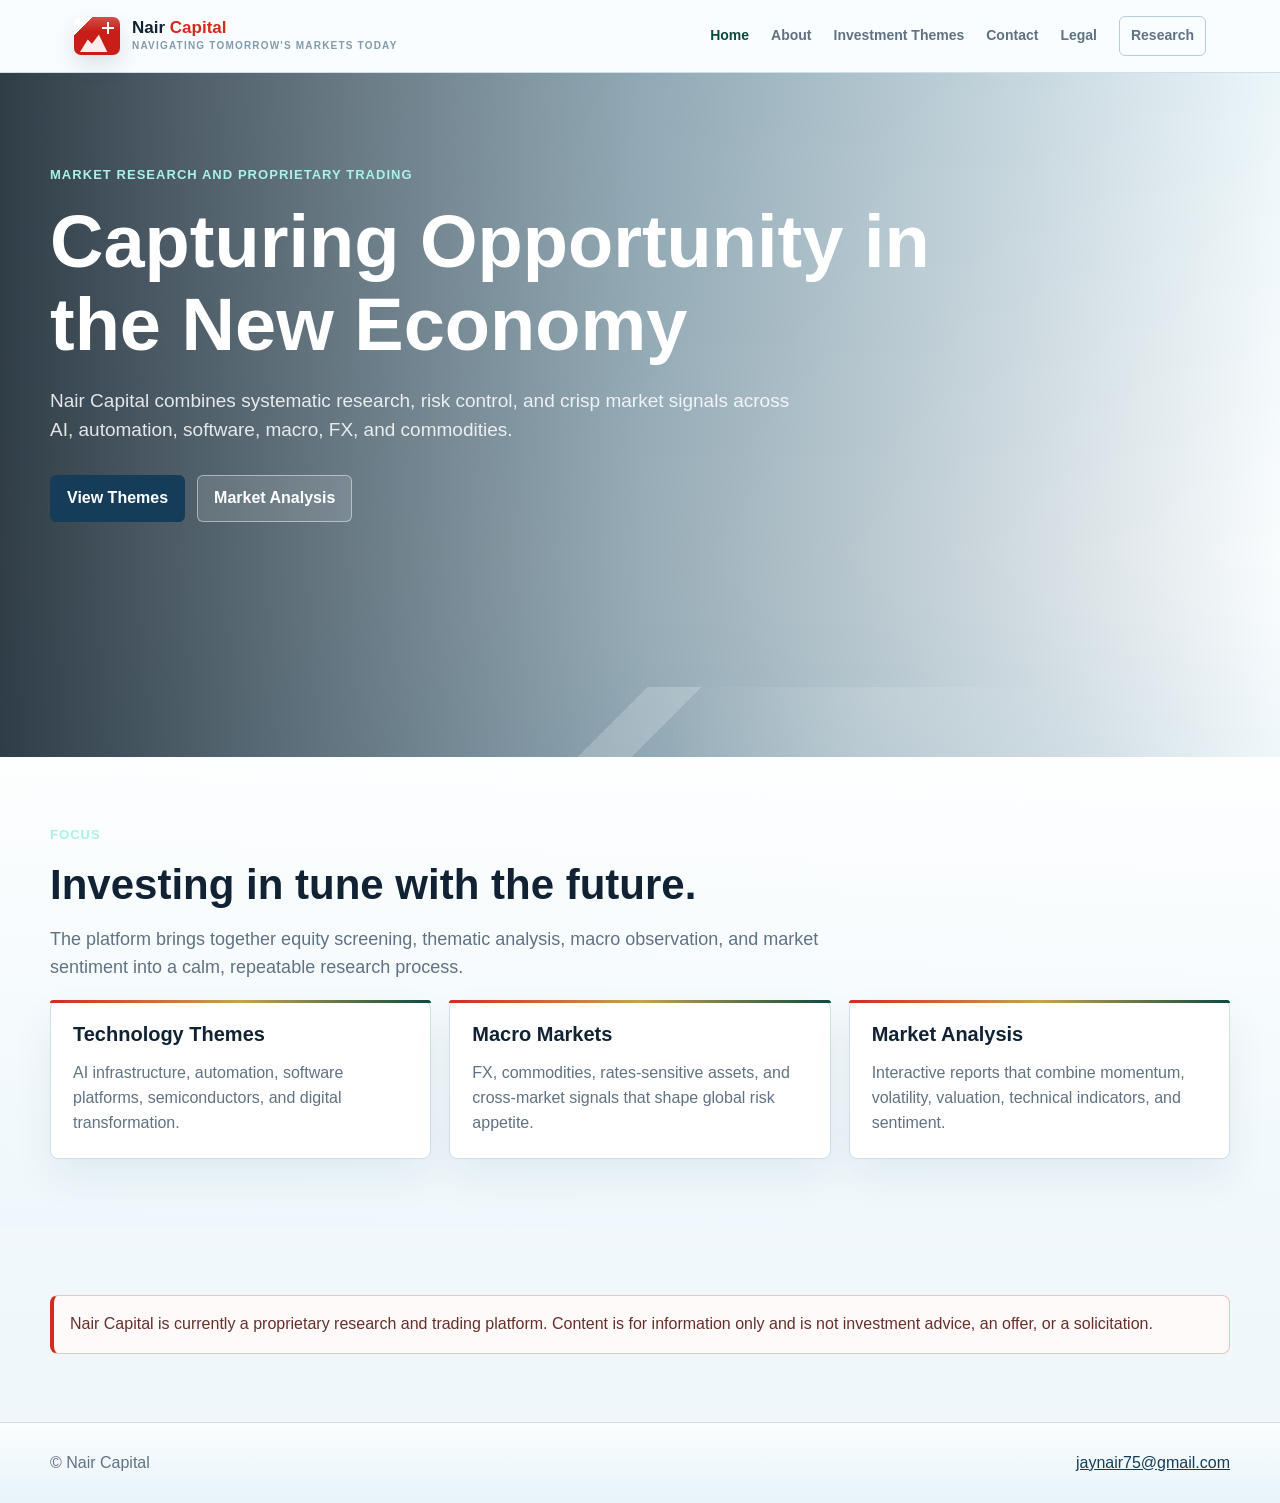
==== index.html @ ebb382ba "Update website" ====
<!doctype html>
<html lang="en">
<head>
  <meta charset="utf-8">
  <meta name="viewport" content="width=device-width, initial-scale=1">
  <title>Nair Capital</title>
  <meta name="description" content="Nair Capital is a proprietary research and trading platform focused on technology, macro, FX, and commodities.">
  <link rel="stylesheet" href="assets/css/styles.css">
</head>
<body>
  <header class="site-header">
    <div class="header-inner">
      <a class="brand" href="index.html"><span class="brand-mark" aria-hidden="true"></span><span class="brand-text">Nair <span>Capital</span></span></a>
      <button class="menu-button" data-menu-button aria-label="Open menu" aria-expanded="false">☰</button>
      <nav class="site-nav" data-site-nav>
        <a class="active" href="index.html">Home</a>
        <a href="about.html">About</a>
        <a href="themes.html">Investment Themes</a>
        <a href="contact.html">Contact</a>
        <a href="legal.html">Legal</a>
        <a class="research-link" href="research/index.html">Research</a>
      </nav>
    </div>
  </header>

  <main>
    <section class="hero">
      <div class="hero-inner">
        <p class="eyebrow">Market research and proprietary trading</p>
        <h1>Capturing Opportunity in the New Economy</h1>
        <p class="hero-copy">
          Nair Capital combines systematic research, risk control, and crisp market signals across AI, automation, software, macro, FX, and commodities.
        </p>
        <div class="actions">
          <a class="button" href="themes.html">View Themes</a>
          <a class="button secondary" href="research/index.html">Market Analysis</a>
        </div>
      </div>
    </section>

    <section class="section alt">
      <div class="section-inner">
        <p class="eyebrow">Focus</p>
        <h2>Investing in tune with the future.</h2>
        <p class="lead">
          The platform brings together equity screening, thematic analysis, macro observation, and market sentiment into a calm, repeatable research process.
        </p>
        <div class="grid three">
          <article class="card">
            <h3>Technology Themes</h3>
            <p>AI infrastructure, automation, software platforms, semiconductors, and digital transformation.</p>
          </article>
          <article class="card">
            <h3>Macro Markets</h3>
            <p>FX, commodities, rates-sensitive assets, and cross-market signals that shape global risk appetite.</p>
          </article>
          <article class="card">
            <h3>Market Analysis</h3>
            <p>Interactive reports that combine momentum, volatility, valuation, technical indicators, and sentiment.</p>
          </article>
        </div>
      </div>
    </section>

    <section class="section">
      <div class="section-inner">
        <div class="notice">
          Nair Capital is currently a proprietary research and trading platform. Content is for information only and is not investment advice, an offer, or a solicitation.
        </div>
      </div>
    </section>
  </main>

  <footer class="site-footer">
    <div class="footer-inner">
      <span>© Nair Capital</span>
      <a href="mailto:jaynair75@gmail.com">jaynair75@gmail.com</a>
    </div>
  </footer>
  <script src="assets/js/main.js"></script>
</body>
</html>
---- assets/css/styles.css ----
:root {
  color-scheme: light;
  --ink: #102234;
  --muted: #607283;
  --line: #cfdee7;
  --panel: #ffffff;
  --page: #edf6fa;
  --brand: #153d59;
  --accent: #0c6b5d;
  --pine: #0c4a3d;
  --ice: #f6fbfd;
  --glacier: #dceff7;
  --sky: #bcddeb;
  --swiss-red: #d52b1e;
  --gold: #c7a350;
  --warn: #b45309;
}

* {
  box-sizing: border-box;
}

body {
  margin: 0;
  color: var(--ink);
  background:
    radial-gradient(circle at 18% 0%, rgba(255, 255, 255, 0.98), rgba(255, 255, 255, 0) 30%),
    linear-gradient(180deg, #e7f4f9 0%, #fbfdfe 42%, #edf6fa 100%);
  font-family: -apple-system, BlinkMacSystemFont, "Segoe UI", sans-serif;
  line-height: 1.55;
}

a {
  color: var(--brand);
}

.site-header {
  background: rgba(250, 253, 255, 0.94);
  backdrop-filter: blur(10px);
  border-bottom: 1px solid var(--line);
  position: sticky;
  top: 0;
  z-index: 10;
}

.header-inner {
  align-items: center;
  display: flex;
  justify-content: space-between;
  margin: 0 auto;
  max-width: 1180px;
  min-height: 72px;
  padding: 0 24px;
}

.brand {
  align-items: center;
  color: var(--ink);
  display: inline-flex;
  gap: 12px;
  font-weight: 750;
  letter-spacing: 0;
  text-decoration: none;
}

.brand-text span {
  color: var(--swiss-red);
}

.brand-mark {
  background:
    linear-gradient(135deg, #ffffff 0 22%, transparent 22%),
    linear-gradient(180deg, rgba(255, 255, 255, 0.22), rgba(255, 255, 255, 0) 38%),
    #c81e17;
  border-radius: 7px;
  box-shadow: 0 10px 22px rgba(13, 56, 82, 0.14);
  display: inline-block;
  height: 38px;
  overflow: hidden;
  position: relative;
  width: 46px;
}

.brand-mark::after {
  content: "";
  background: #fff;
  clip-path: polygon(0 100%, 22% 48%, 34% 66%, 54% 28%, 78% 100%);
  height: 24px;
  left: 6px;
  position: absolute;
  opacity: 0.92;
  top: 11px;
  width: 35px;
}

.brand-mark::before {
  background:
    linear-gradient(90deg, transparent 0 38%, #fff 38% 62%, transparent 62% 100%),
    linear-gradient(180deg, transparent 0 38%, #fff 38% 62%, transparent 62% 100%);
  content: "";
  height: 12px;
  right: 6px;
  position: absolute;
  top: 5px;
  width: 12px;
  z-index: 1;
}

.brand-text {
  font-size: 17px;
  line-height: 1.05;
}

.brand-text::after {
  color: #829bad;
  content: "Navigating Tomorrow's Markets Today";
  display: block;
  font-size: 10px;
  font-weight: 700;
  letter-spacing: 0.12em;
  line-height: 1.25;
  margin-top: 3px;
  text-transform: uppercase;
}

.menu-button {
  background: var(--panel);
  border: 1px solid var(--line);
  border-radius: 6px;
  color: var(--ink);
  display: none;
  font-size: 18px;
  height: 40px;
  width: 44px;
}

.site-nav {
  align-items: center;
  display: flex;
  gap: 22px;
}

.site-nav a {
  color: var(--muted);
  font-size: 14px;
  font-weight: 600;
  text-decoration: none;
}

.site-nav a.active,
.site-nav a:hover {
  color: var(--pine);
}

.research-link {
  border: 1px solid #b7cedb;
  border-radius: 6px;
  padding: 8px 11px;
}

.hero {
  background:
    linear-gradient(90deg, rgba(5, 20, 32, 0.82), rgba(16, 61, 84, 0.42), rgba(255, 255, 255, 0.12)),
    linear-gradient(180deg, rgba(255, 255, 255, 0) 70%, rgba(237, 246, 250, 1) 100%),
    url("https://images.unsplash.com/photo-1506905925346-21bda4d32df4?auto=format&fit=crop&w=2400&q=86");
  background-position: center 42%;
  background-size: cover;
  color: #fff;
  min-height: 76vh;
  padding: 92px 24px 72px;
  position: relative;
}

.hero::after {
  background:
    linear-gradient(135deg, transparent 0 48%, rgba(255, 255, 255, 0.58) 48% 52%, transparent 52% 100%),
    radial-gradient(circle at 68% 22%, rgba(255, 255, 255, 0.38), rgba(255, 255, 255, 0) 24%);
  bottom: 0;
  content: "";
  height: 70px;
  left: 0;
  opacity: 0.35;
  position: absolute;
  right: 0;
}

.hero-inner,
.section-inner {
  margin: 0 auto;
  max-width: 1180px;
  position: relative;
  z-index: 1;
}

.eyebrow {
  color: #a7f3e8;
  font-size: 13px;
  font-weight: 700;
  letter-spacing: 0.08em;
  margin: 0 0 16px;
  text-transform: uppercase;
}

h1,
h2,
h3 {
  letter-spacing: 0;
  line-height: 1.12;
  margin: 0;
}

h1 {
  font-size: clamp(42px, 7vw, 74px);
  max-width: 880px;
}

h2 {
  font-size: clamp(28px, 4vw, 42px);
}

h3 {
  font-size: 20px;
}

.hero-copy {
  color: rgba(255, 255, 255, 0.86);
  font-size: 19px;
  max-width: 740px;
}

.actions {
  display: flex;
  flex-wrap: wrap;
  gap: 12px;
  margin-top: 30px;
}

.button {
  align-items: center;
  background: var(--brand);
  border: 1px solid var(--brand);
  border-radius: 6px;
  color: #fff;
  display: inline-flex;
  font-weight: 700;
  min-height: 44px;
  padding: 10px 16px;
  text-decoration: none;
}

.button.secondary {
  background: rgba(255, 255, 255, 0.12);
  border-color: rgba(255, 255, 255, 0.46);
}

.section {
  padding: 68px 24px;
}

.section.alt {
  background:
    linear-gradient(180deg, rgba(255, 255, 255, 0.94), rgba(239, 248, 252, 0.92)),
    linear-gradient(135deg, rgba(188, 221, 235, 0.44), rgba(255, 255, 255, 0));
}

.lead {
  color: var(--muted);
  font-size: 18px;
  max-width: 820px;
}

.grid {
  display: grid;
  gap: 18px;
}

.grid.three {
  grid-template-columns: repeat(3, minmax(0, 1fr));
}

.grid.two {
  grid-template-columns: repeat(2, minmax(0, 1fr));
}

.card {
  background: var(--panel);
  border: 1px solid var(--line);
  border-radius: 8px;
  box-shadow: 0 18px 40px rgba(21, 61, 89, 0.07);
  padding: 22px;
  position: relative;
}

.card::before {
  background: linear-gradient(90deg, var(--swiss-red), var(--gold), var(--pine));
  border-radius: 8px 8px 0 0;
  content: "";
  height: 3px;
  left: -1px;
  position: absolute;
  right: -1px;
  top: -1px;
}

.card p {
  color: var(--muted);
  margin-bottom: 0;
}

.page-title {
  background:
    linear-gradient(90deg, rgba(7, 27, 42, 0.8), rgba(13, 76, 101, 0.46)),
    url("https://images.unsplash.com/photo-1506905925346-21bda4d32df4?auto=format&fit=crop&w=2200&q=84");
  background-position: center 48%;
  background-size: cover;
  border-bottom: 1px solid var(--line);
  color: #fff;
  padding: 58px 24px;
}

.page-title p {
  color: rgba(255, 255, 255, 0.84);
  font-size: 18px;
  max-width: 760px;
}

.page-title .eyebrow {
  color: #b6fff3;
}

.notice {
  background: #fffafa;
  border: 1px solid #efc2bc;
  border-left: 4px solid var(--swiss-red);
  border-radius: 8px;
  color: #65302a;
  padding: 16px;
}

.report-list {
  display: grid;
  gap: 14px;
}

.report-row {
  align-items: center;
  background: var(--panel);
  border: 1px solid var(--line);
  border-radius: 8px;
  display: flex;
  justify-content: space-between;
  gap: 16px;
  padding: 18px 20px;
}

.report-row p {
  color: var(--muted);
  margin: 6px 0 0;
}

.site-footer {
  border-top: 1px solid var(--line);
  color: var(--muted);
  background:
    linear-gradient(180deg, #fbfdfe, #e7f4f9);
  padding: 28px 24px;
}

.footer-inner {
  display: flex;
  justify-content: space-between;
  gap: 16px;
  margin: 0 auto;
  max-width: 1180px;
}

@media (max-width: 760px) {
  .menu-button {
    display: inline-flex;
    align-items: center;
    justify-content: center;
  }

  .site-nav {
    background: #fff;
    border-bottom: 1px solid var(--line);
    display: none;
    flex-direction: column;
    left: 0;
    padding: 16px 24px 22px;
    position: absolute;
    right: 0;
    top: 72px;
  }

  .site-nav[data-open="true"] {
    display: flex;
  }

  .grid.three,
  .grid.two {
    grid-template-columns: 1fr;
  }

  .report-row,
  .footer-inner {
    align-items: flex-start;
    flex-direction: column;
  }
}
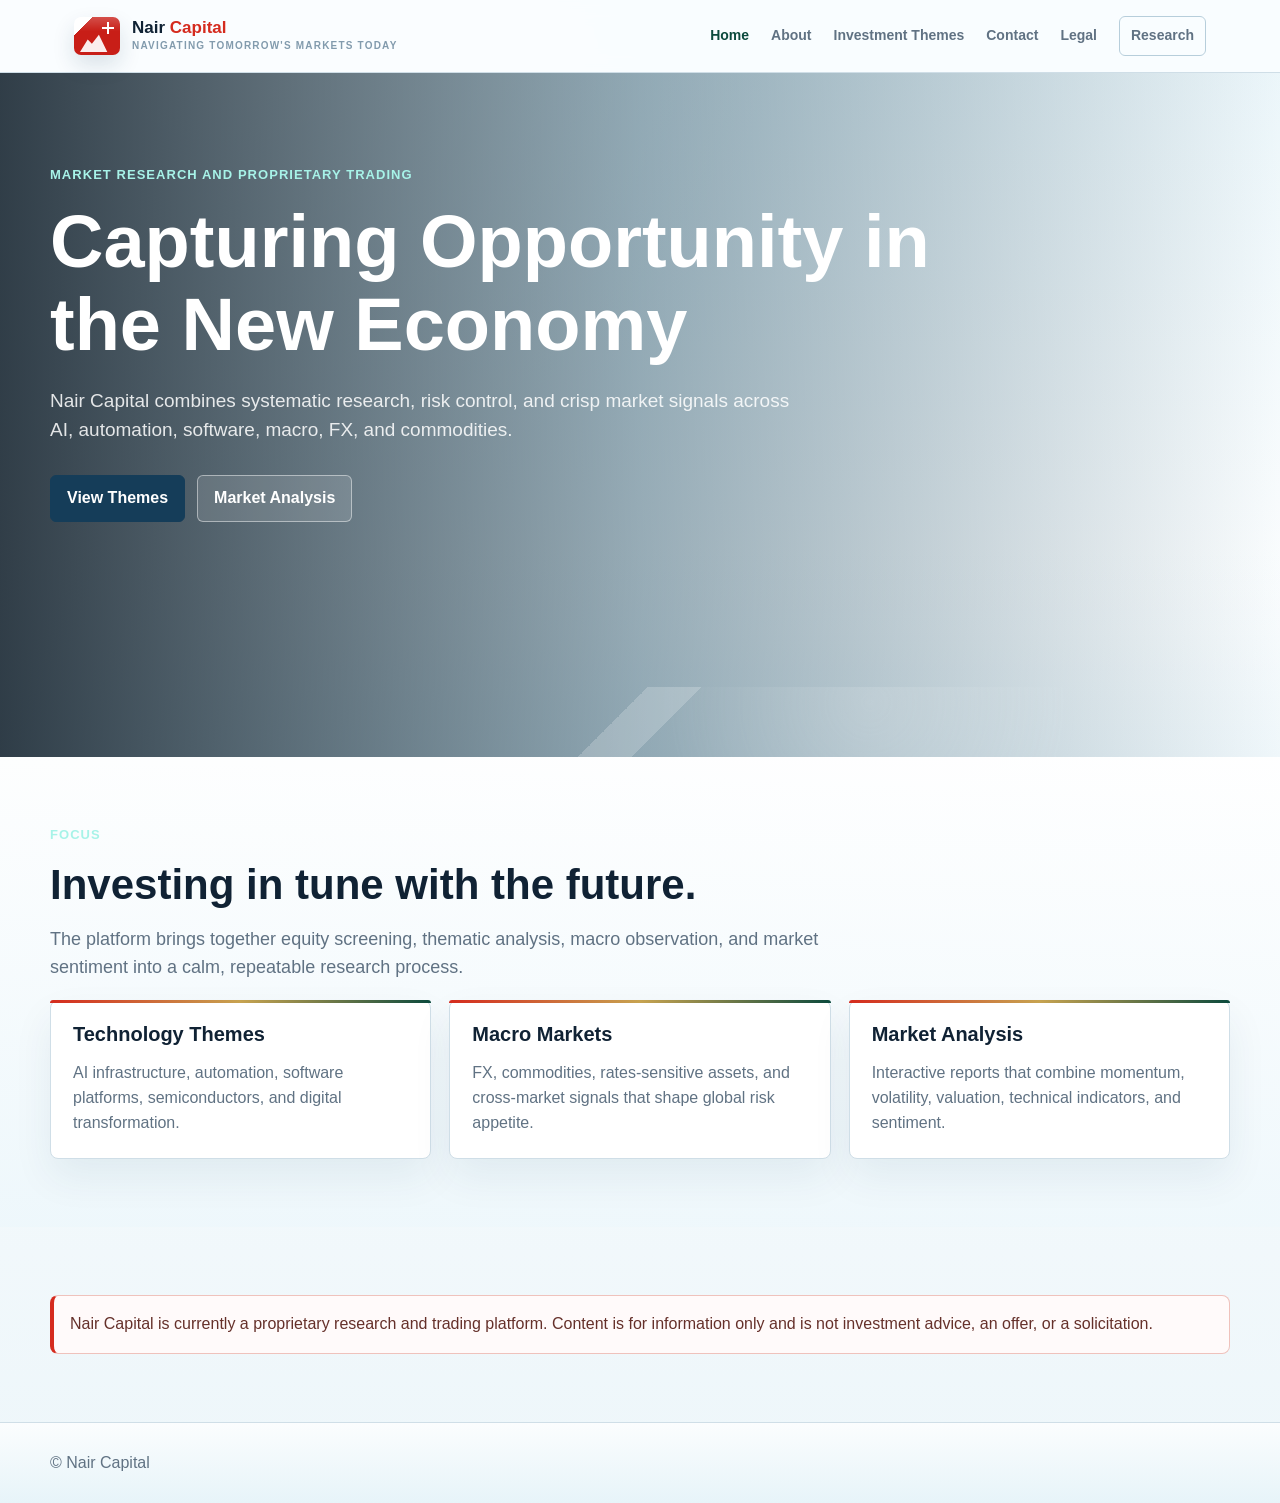
==== commit cd6c9aba: "Update contact page" ====
--- a/index.html
+++ b/index.html
@@ -74,7 +74,6 @@
   <footer class="site-footer">
     <div class="footer-inner">
       <span>© Nair Capital</span>
-      <a href="mailto:jaynair75@gmail.com">jaynair75@gmail.com</a>
     </div>
   </footer>
   <script src="assets/js/main.js"></script>
--- a/assets/css/styles.css
+++ b/assets/css/styles.css
@@ -307,6 +307,54 @@
   margin-bottom: 0;
 }
 
+.contact-card {
+  max-width: 720px;
+}
+
+.contact-form {
+  display: grid;
+  gap: 10px;
+  margin-top: 18px;
+}
+
+.contact-form label {
+  color: var(--ink);
+  font-size: 14px;
+  font-weight: 700;
+}
+
+.contact-form input,
+.contact-form select,
+.contact-form textarea {
+  background: #fbfdfe;
+  border: 1px solid #c8d8e2;
+  border-radius: 6px;
+  color: var(--ink);
+  font: inherit;
+  padding: 11px 12px;
+  width: 100%;
+}
+
+.contact-form input:focus,
+.contact-form select:focus,
+.contact-form textarea:focus {
+  border-color: var(--brand);
+  box-shadow: 0 0 0 3px rgba(21, 61, 89, 0.12);
+  outline: none;
+}
+
+.form-button {
+  cursor: pointer;
+  justify-content: center;
+  margin-top: 8px;
+  width: fit-content;
+}
+
+.form-note {
+  font-size: 13px;
+  margin-top: 14px;
+}
+
 .page-title {
   background:
     linear-gradient(90deg, rgba(7, 27, 42, 0.8), rgba(13, 76, 101, 0.46)),
